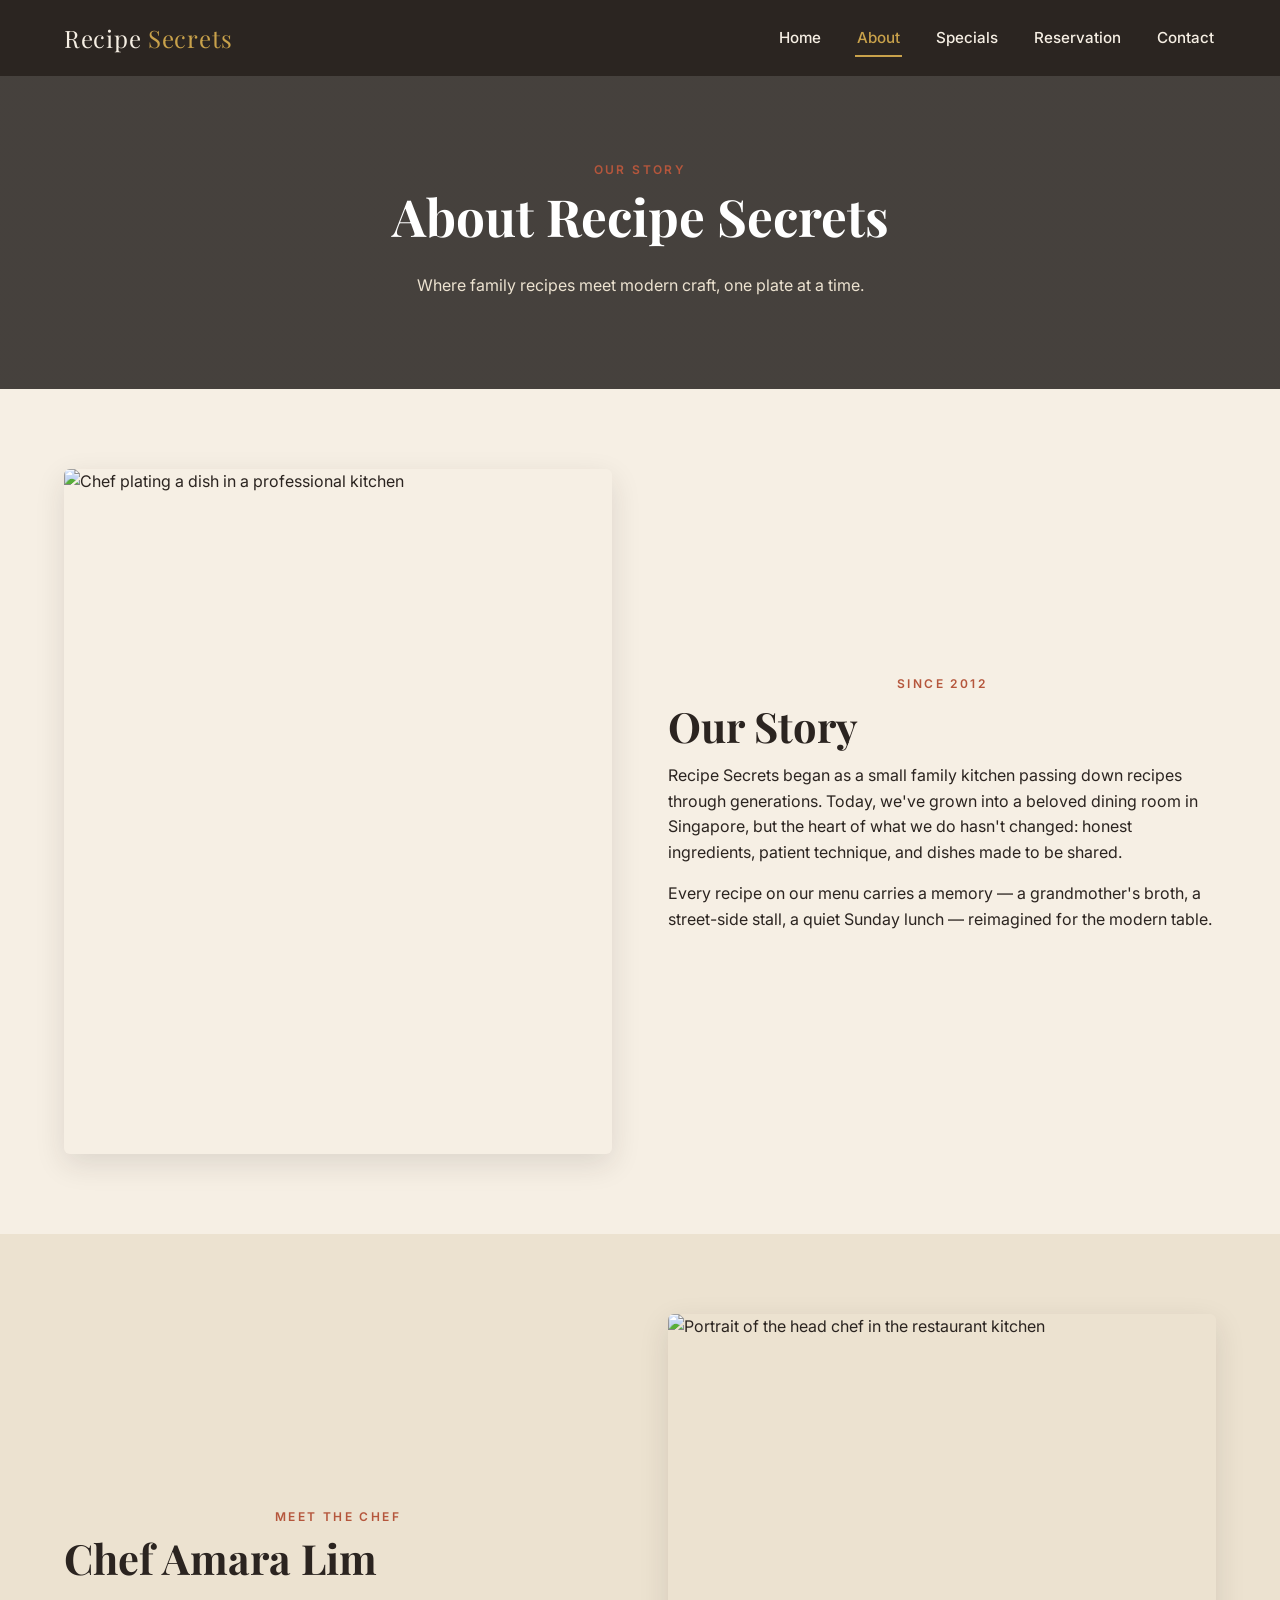
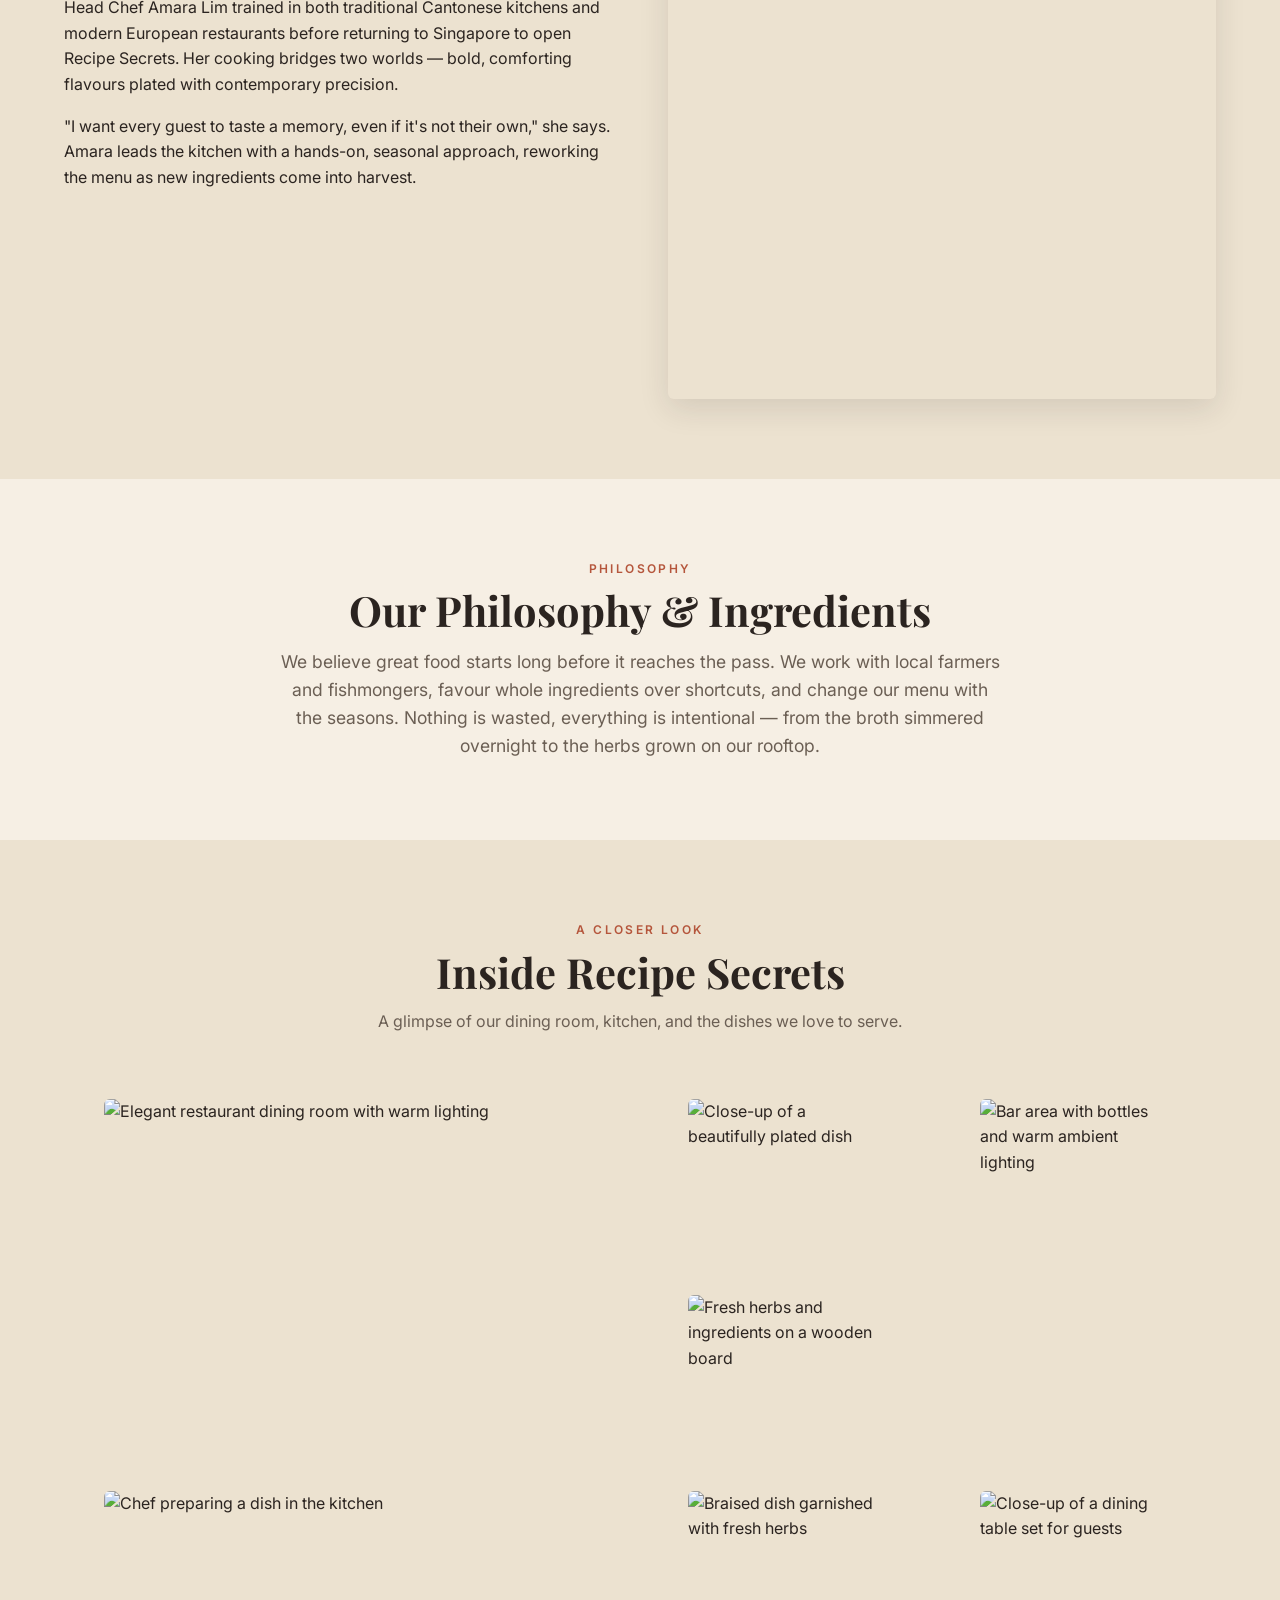
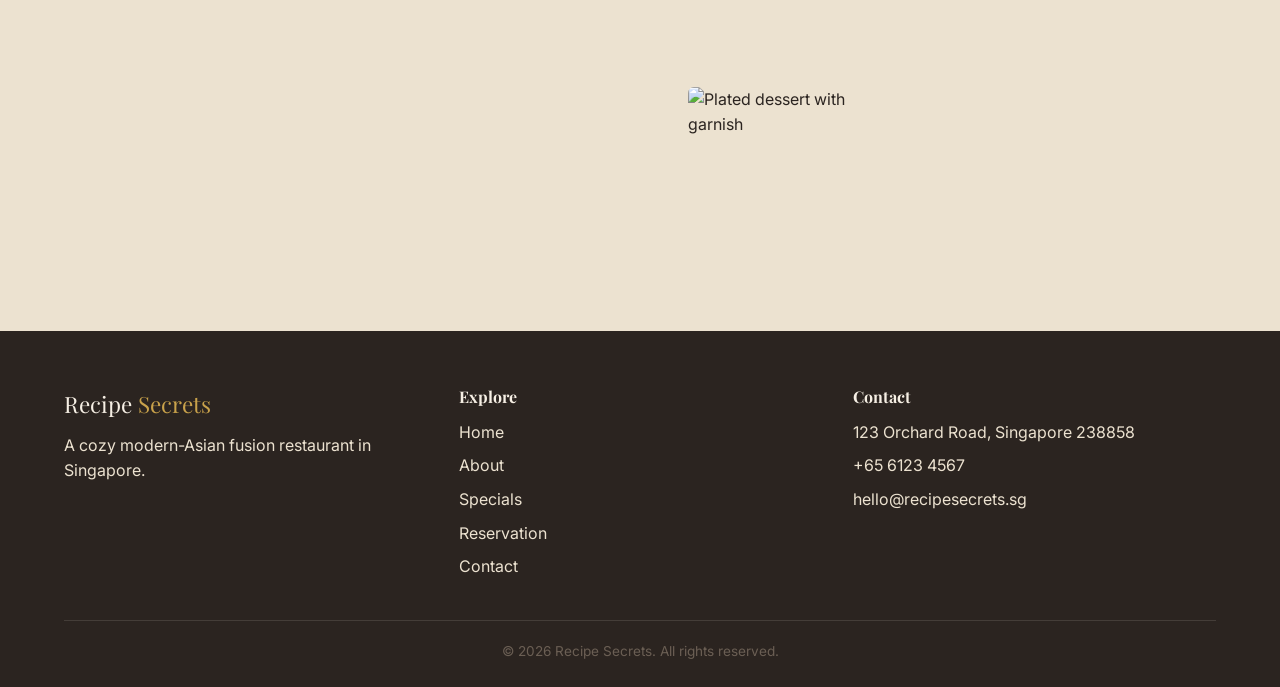
==== about.html @ 928b5601 "Initial commit: Recipe Secrets restaurant website" ====
<!DOCTYPE html>
<html lang="en">
<head>
  <meta charset="UTF-8" />
  <meta name="viewport" content="width=device-width, initial-scale=1.0" />
  <title>About Us | Recipe Secrets</title>
  <meta name="description" content="Learn the story behind Recipe Secrets, meet our chef, and explore the philosophy and ingredients behind our modern-Asian fusion menu." />
  <link rel="icon" type="image/svg+xml" href="favicon.svg" />
  <link rel="preconnect" href="https://fonts.googleapis.com" />
  <link rel="preconnect" href="https://fonts.gstatic.com" crossorigin />
  <link href="https://fonts.googleapis.com/css2?family=Playfair+Display:wght@500;600;700&family=Inter:wght@400;500;600;700&display=swap" rel="stylesheet" />
  <link rel="stylesheet" href="css/styles.css" />
</head>
<body>

  <header class="site-header">
    <div class="container">
      <a href="index.html" class="logo">Recipe <span>Secrets</span></a>
      <nav class="main-nav" aria-label="Primary">
        <ul>
          <li><a href="index.html">Home</a></li>
          <li><a href="about.html">About</a></li>
          <li><a href="specials.html">Specials</a></li>
          <li><a href="reservation.html">Reservation</a></li>
          <li><a href="contact.html">Contact</a></li>
        </ul>
      </nav>
      <button class="nav-toggle" aria-label="Toggle menu" aria-expanded="false">
        <span></span><span></span><span></span>
      </button>
    </div>
  </header>

  <main>
    <section class="page-hero" style="background-image:url('https://images.unsplash.com/photo-1414235077428-338989a2e8c0?w=1920&q=80');">
      <div class="container">
        <span class="eyebrow">Our Story</span>
        <h1>About Recipe Secrets</h1>
        <p>Where family recipes meet modern craft, one plate at a time.</p>
      </div>
    </section>

    <!-- Our story -->
    <section class="section">
      <div class="container split">
        <div class="split-media reveal">
          <img src="https://images.unsplash.com/photo-1424847651672-bf20a4b0982b?w=1000&q=80" alt="Chef plating a dish in a professional kitchen" loading="lazy" />
        </div>
        <div class="reveal" style="transition-delay:0.1s">
          <span class="eyebrow">Since 2012</span>
          <h2 class="section-title" style="text-align:left;">Our Story</h2>
          <p>Recipe Secrets began as a small family kitchen passing down recipes through generations. Today, we've grown into a beloved dining room in Singapore, but the heart of what we do hasn't changed: honest ingredients, patient technique, and dishes made to be shared.</p>
          <p>Every recipe on our menu carries a memory — a grandmother's broth, a street-side stall, a quiet Sunday lunch — reimagined for the modern table.</p>
        </div>
      </div>
    </section>

    <!-- The chef -->
    <section class="section" style="background:var(--color-cream-dark);">
      <div class="container split reverse">
        <div class="split-media reveal">
          <img src="https://images.unsplash.com/photo-1583394293214-28ded15ee548?w=1000&q=80" alt="Portrait of the head chef in the restaurant kitchen" loading="lazy" />
        </div>
        <div class="reveal" style="transition-delay:0.1s">
          <span class="eyebrow">Meet the Chef</span>
          <h2 class="section-title" style="text-align:left;">Chef Amara Lim</h2>
          <p>Head Chef Amara Lim trained in both traditional Cantonese kitchens and modern European restaurants before returning to Singapore to open Recipe Secrets. Her cooking bridges two worlds — bold, comforting flavours plated with contemporary precision.</p>
          <p>"I want every guest to taste a memory, even if it's not their own," she says. Amara leads the kitchen with a hands-on, seasonal approach, reworking the menu as new ingredients come into harvest.</p>
        </div>
      </div>
    </section>

    <!-- Philosophy -->
    <section class="section intro">
      <div class="container reveal">
        <span class="eyebrow">Philosophy</span>
        <h2 class="section-title">Our Philosophy &amp; Ingredients</h2>
        <p class="intro-text">We believe great food starts long before it reaches the pass. We work with local farmers and fishmongers, favour whole ingredients over shortcuts, and change our menu with the seasons. Nothing is wasted, everything is intentional — from the broth simmered overnight to the herbs grown on our rooftop.</p>
      </div>
    </section>

    <!-- Gallery -->
    <section class="section" style="background:var(--color-cream-dark);">
      <div class="container">
        <span class="eyebrow reveal">A Closer Look</span>
        <h2 class="section-title reveal">Inside Recipe Secrets</h2>
        <p class="section-subtitle reveal">A glimpse of our dining room, kitchen, and the dishes we love to serve.</p>
        <div class="gallery-grid">
          <figure class="gallery-item reveal">
            <img src="https://images.unsplash.com/photo-1517248135467-4c7edcad34c4?w=1200&q=80" alt="Elegant restaurant dining room with warm lighting" loading="lazy" />
          </figure>
          <figure class="gallery-item reveal" style="transition-delay:0.05s">
            <img src="https://images.unsplash.com/photo-1414235077428-338989a2e8c0?w=800&q=80" alt="Close-up of a beautifully plated dish" loading="lazy" />
          </figure>
          <figure class="gallery-item reveal" style="transition-delay:0.1s">
            <img src="https://images.unsplash.com/photo-1555396273-367ea4eb4db5?w=800&q=80" alt="Bar area with bottles and warm ambient lighting" loading="lazy" />
          </figure>
          <figure class="gallery-item reveal" style="transition-delay:0.15s">
            <img src="https://images.unsplash.com/photo-1490645935967-10de6ba17061?w=800&q=80" alt="Fresh herbs and ingredients on a wooden board" loading="lazy" />
          </figure>
          <figure class="gallery-item reveal" style="transition-delay:0.2s">
            <img src="https://images.unsplash.com/photo-1544148103-0773bf10d330?w=800&q=80" alt="Chef preparing a dish in the kitchen" loading="lazy" />
          </figure>
          <figure class="gallery-item reveal" style="transition-delay:0.25s">
            <img src="https://images.unsplash.com/photo-1544025162-d76694265947?w=800&q=80" alt="Braised dish garnished with fresh herbs" loading="lazy" />
          </figure>
          <figure class="gallery-item reveal" style="transition-delay:0.3s">
            <img src="https://images.unsplash.com/photo-1552566626-52f8b828add9?w=800&q=80" alt="Close-up of a dining table set for guests" loading="lazy" />
          </figure>
          <figure class="gallery-item reveal" style="transition-delay:0.35s">
            <img src="https://images.unsplash.com/photo-1466637574441-749b8f19452f?w=800&q=80" alt="Plated dessert with garnish" loading="lazy" />
          </figure>
        </div>
      </div>
    </section>
  </main>

  <footer class="site-footer">
    <div class="container">
      <div class="footer-grid">
        <div>
          <div class="footer-logo">Recipe <span>Secrets</span></div>
          <p>A cozy modern-Asian fusion restaurant in Singapore.</p>
        </div>
        <div>
          <h4>Explore</h4>
          <ul>
            <li><a href="index.html">Home</a></li>
            <li><a href="about.html">About</a></li>
            <li><a href="specials.html">Specials</a></li>
            <li><a href="reservation.html">Reservation</a></li>
            <li><a href="contact.html">Contact</a></li>
          </ul>
        </div>
        <div>
          <h4>Contact</h4>
          <ul>
            <li>123 Orchard Road, Singapore 238858</li>
            <li>+65 6123 4567</li>
            <li>hello@recipesecrets.sg</li>
          </ul>
        </div>
      </div>
      <div class="footer-bottom">
        &copy; <span id="current-year"></span> Recipe Secrets. All rights reserved.
      </div>
    </div>
  </footer>

  <script src="js/main.js"></script>
</body>
</html>
---- css/styles.css ----
/* ===========================================================
   Recipe Secrets — Shared Stylesheet
   =========================================================== */

:root {
  /* Colours */
  --color-charcoal: #2b2420;
  --color-charcoal-light: #3d342d;
  --color-cream: #f6efe4;
  --color-cream-dark: #ece2d0;
  --color-gold: #c9a24b;
  --color-terracotta: #b5563c;
  --color-white: #ffffff;
  --color-text: #2b2420;
  --color-text-muted: #6b5f54;

  /* Typography */
  --font-heading: 'Playfair Display', Georgia, serif;
  --font-body: 'Inter', -apple-system, BlinkMacSystemFont, 'Segoe UI', sans-serif;

  /* Layout */
  --header-height: 76px;
  --max-width: 1200px;
  --radius: 6px;
  --shadow-soft: 0 10px 30px rgba(43, 36, 32, 0.12);
  --transition: 0.3s ease;
}

/* ---------- Reset ---------- */
*,
*::before,
*::after {
  box-sizing: border-box;
}

html {
  scroll-behavior: smooth;
}

body {
  margin: 0;
  font-family: var(--font-body);
  color: var(--color-text);
  background: var(--color-cream);
  line-height: 1.6;
  -webkit-font-smoothing: antialiased;
}

img {
  max-width: 100%;
  display: block;
}

a {
  color: inherit;
  text-decoration: none;
}

ul {
  list-style: none;
  margin: 0;
  padding: 0;
}

h1, h2, h3, h4 {
  font-family: var(--font-heading);
  color: var(--color-charcoal);
  line-height: 1.2;
  margin: 0 0 0.5em;
}

p {
  margin: 0 0 1em;
}

.container {
  max-width: var(--max-width);
  margin: 0 auto;
  padding: 0 24px;
}

.section {
  padding: 80px 0;
}

.section-title {
  text-align: center;
  font-size: clamp(1.8rem, 4vw, 2.6rem);
  margin-bottom: 0.3em;
}

.section-subtitle {
  text-align: center;
  color: var(--color-text-muted);
  max-width: 620px;
  margin: 0 auto 48px;
}

.eyebrow {
  display: block;
  text-align: center;
  text-transform: uppercase;
  letter-spacing: 0.2em;
  font-size: 0.75rem;
  color: var(--color-terracotta);
  font-weight: 600;
  margin-bottom: 0.6em;
}

/* Focus states for accessibility */
a:focus-visible,
button:focus-visible,
input:focus-visible,
textarea:focus-visible,
select:focus-visible {
  outline: 3px solid var(--color-gold);
  outline-offset: 2px;
}

/* ---------- Buttons ---------- */
.btn {
  display: inline-block;
  padding: 14px 30px;
  border-radius: var(--radius);
  font-weight: 600;
  letter-spacing: 0.02em;
  border: 2px solid transparent;
  cursor: pointer;
  transition: transform var(--transition), background var(--transition), color var(--transition), border-color var(--transition);
  font-family: var(--font-body);
  font-size: 0.95rem;
}

.btn:hover {
  transform: translateY(-2px);
}

.btn-primary {
  background: var(--color-terracotta);
  color: var(--color-white);
}

.btn-primary:hover {
  background: #9c452e;
}

.btn-outline {
  background: transparent;
  color: var(--color-white);
  border-color: var(--color-white);
}

.btn-outline:hover {
  background: var(--color-white);
  color: var(--color-charcoal);
}

.btn-dark {
  background: var(--color-charcoal);
  color: var(--color-cream);
}

.btn-dark:hover {
  background: #1c1713;
}

/* ---------- Header / Nav ---------- */
.site-header {
  position: sticky;
  top: 0;
  z-index: 1000;
  background: rgba(43, 36, 32, 0.95);
  backdrop-filter: blur(6px);
  height: var(--header-height);
}

.site-header .container {
  height: 100%;
  display: flex;
  align-items: center;
  justify-content: space-between;
}

.logo {
  font-family: var(--font-heading);
  font-size: 1.5rem;
  color: var(--color-cream);
  letter-spacing: 0.03em;
}

.logo span {
  color: var(--color-gold);
}

.main-nav ul {
  display: flex;
  gap: 2rem;
}

.main-nav a {
  color: var(--color-cream);
  font-weight: 500;
  font-size: 0.95rem;
  position: relative;
  padding: 6px 2px;
  transition: color var(--transition);
}

.main-nav a:hover,
.main-nav a:focus-visible {
  color: var(--color-gold);
}

.main-nav a[aria-current="page"] {
  color: var(--color-gold);
}

.main-nav a[aria-current="page"]::after {
  content: '';
  position: absolute;
  left: 0;
  right: 0;
  bottom: -4px;
  height: 2px;
  background: var(--color-gold);
}

.nav-toggle {
  display: none;
  flex-direction: column;
  justify-content: center;
  gap: 5px;
  width: 42px;
  height: 42px;
  background: transparent;
  border: none;
  cursor: pointer;
  padding: 0;
}

.nav-toggle span {
  display: block;
  height: 2px;
  width: 26px;
  margin: 0 auto;
  background: var(--color-cream);
  transition: transform var(--transition), opacity var(--transition);
}

.nav-toggle[aria-expanded="true"] span:nth-child(1) {
  transform: translateY(7px) rotate(45deg);
}

.nav-toggle[aria-expanded="true"] span:nth-child(2) {
  opacity: 0;
}

.nav-toggle[aria-expanded="true"] span:nth-child(3) {
  transform: translateY(-7px) rotate(-45deg);
}

/* ---------- Hero ---------- */
.hero {
  position: relative;
  height: 100vh;
  min-height: 560px;
  display: flex;
  align-items: center;
  justify-content: center;
  text-align: center;
  color: var(--color-white);
  overflow: hidden;
  margin-top: calc(var(--header-height) * -1);
}

.hero-bg {
  position: absolute;
  inset: 0;
  background-size: cover;
  background-position: center;
  z-index: 1;
}

.hero::before {
  content: '';
  position: absolute;
  inset: 0;
  background: linear-gradient(180deg, rgba(20, 16, 14, 0.75) 0%, rgba(20, 16, 14, 0.45) 45%, rgba(20, 16, 14, 0.85) 100%);
  z-index: 2;
}

.hero-content {
  position: relative;
  z-index: 3;
  max-width: 760px;
  padding: 0 24px;
}

.hero-content .eyebrow {
  color: var(--color-gold);
}

.hero-content h1 {
  font-size: clamp(2.4rem, 6vw, 4.2rem);
  color: var(--color-white);
  margin-bottom: 0.3em;
}

.hero-content p {
  font-size: clamp(1rem, 2vw, 1.25rem);
  margin-bottom: 2em;
  color: var(--color-cream-dark);
}

.hero-actions {
  display: flex;
  gap: 1rem;
  justify-content: center;
  flex-wrap: wrap;
}

/* ---------- Page header (non-home pages) ---------- */
.page-hero {
  position: relative;
  padding: 160px 0 90px;
  text-align: center;
  color: var(--color-white);
  background-size: cover;
  background-position: center;
  margin-top: calc(var(--header-height) * -1);
}

.page-hero::before {
  content: '';
  position: absolute;
  inset: 0;
  background: linear-gradient(180deg, rgba(20, 16, 14, 0.78), rgba(20, 16, 14, 0.78));
}

.page-hero .container {
  position: relative;
  z-index: 2;
}

.page-hero h1 {
  color: var(--color-white);
  font-size: clamp(2rem, 5vw, 3.2rem);
}

.page-hero p {
  color: var(--color-cream-dark);
  max-width: 560px;
  margin: 0 auto;
}

/* ---------- Intro ---------- */
.intro {
  text-align: center;
}

.intro .intro-text {
  max-width: 720px;
  margin: 0 auto;
  font-size: 1.1rem;
  color: var(--color-text-muted);
}

/* ---------- Cards grid ---------- */
.card-grid {
  display: grid;
  grid-template-columns: repeat(auto-fit, minmax(280px, 1fr));
  gap: 32px;
}

.card {
  background: var(--color-white);
  border-radius: var(--radius);
  overflow: hidden;
  box-shadow: var(--shadow-soft);
  transition: transform var(--transition), box-shadow var(--transition);
}

.card:hover {
  transform: translateY(-6px);
  box-shadow: 0 18px 40px rgba(43, 36, 32, 0.18);
}

.card-img-wrap {
  overflow: hidden;
  aspect-ratio: 4 / 3;
}

.card-img-wrap img {
  width: 100%;
  height: 100%;
  object-fit: cover;
  transition: transform 0.5s ease;
}

.card:hover .card-img-wrap img {
  transform: scale(1.08);
}

.card-body {
  padding: 24px;
}

.card-body h3 {
  font-size: 1.3rem;
  margin-bottom: 0.3em;
}

.card-price {
  color: var(--color-terracotta);
  font-weight: 700;
  font-size: 1.1rem;
}

.tag-list {
  display: flex;
  gap: 8px;
  flex-wrap: wrap;
  margin-top: 12px;
}

.tag {
  font-size: 0.72rem;
  text-transform: uppercase;
  letter-spacing: 0.05em;
  font-weight: 600;
  padding: 5px 10px;
  border-radius: 999px;
  background: var(--color-cream-dark);
  color: var(--color-charcoal);
}

.tag.tag-chef { background: var(--color-gold); color: var(--color-charcoal); }
.tag.tag-veg { background: #4f7a52; color: var(--color-white); }
.tag.tag-spicy { background: var(--color-terracotta); color: var(--color-white); }

/* ---------- Testimonials ---------- */
.testimonials {
  background: var(--color-charcoal);
  color: var(--color-cream);
}

.testimonials .section-title,
.testimonials .section-subtitle {
  color: var(--color-cream);
}

.testimonial-strip {
  display: grid;
  grid-template-columns: repeat(auto-fit, minmax(260px, 1fr));
  gap: 28px;
}

.testimonial {
  background: var(--color-charcoal-light);
  padding: 28px;
  border-radius: var(--radius);
  border-top: 3px solid var(--color-gold);
}

.testimonial p {
  font-style: italic;
  color: var(--color-cream-dark);
}

.testimonial-author {
  font-weight: 600;
  color: var(--color-gold);
  font-style: normal;
}

/* ---------- Hours / location ---------- */
.hours-location {
  display: grid;
  grid-template-columns: repeat(auto-fit, minmax(280px, 1fr));
  gap: 40px;
  align-items: start;
}

.hours-table {
  width: 100%;
  border-collapse: collapse;
}

.hours-table td {
  padding: 10px 0;
  border-bottom: 1px solid var(--color-cream-dark);
}

.hours-table td:last-child {
  text-align: right;
  font-weight: 600;
}

/* ---------- Gallery ---------- */
.gallery-grid {
  display: grid;
  grid-template-columns: repeat(4, 1fr);
  grid-auto-rows: 180px;
  gap: 16px;
}

.gallery-grid .gallery-item:nth-child(4n+1) {
  grid-column: span 2;
  grid-row: span 2;
}

.gallery-item {
  overflow: hidden;
  border-radius: var(--radius);
}

.gallery-item img {
  width: 100%;
  height: 100%;
  object-fit: cover;
  transition: transform 0.5s ease;
}

.gallery-item:hover img {
  transform: scale(1.1);
}

/* ---------- Chef / split sections ---------- */
.split {
  display: grid;
  grid-template-columns: 1fr 1fr;
  gap: 56px;
  align-items: center;
}

.split img {
  border-radius: var(--radius);
  box-shadow: var(--shadow-soft);
  aspect-ratio: 4/5;
  object-fit: cover;
  width: 100%;
}

.split.reverse .split-media {
  order: 2;
}

/* ---------- Forms ---------- */
.form-wrap {
  max-width: 640px;
  margin: 0 auto;
  background: var(--color-white);
  padding: 40px;
  border-radius: var(--radius);
  box-shadow: var(--shadow-soft);
}

.form-row {
  display: grid;
  grid-template-columns: 1fr 1fr;
  gap: 20px;
}

.form-group {
  margin-bottom: 20px;
}

label {
  display: block;
  font-weight: 600;
  margin-bottom: 6px;
  font-size: 0.92rem;
}

input,
select,
textarea {
  width: 100%;
  padding: 12px 14px;
  border: 1px solid #d8cdbc;
  border-radius: var(--radius);
  font-family: var(--font-body);
  font-size: 1rem;
  background: var(--color-cream);
  color: var(--color-text);
}

textarea {
  resize: vertical;
  min-height: 110px;
}

.error-message {
  color: var(--color-terracotta);
  font-size: 0.82rem;
  margin-top: 4px;
  display: none;
}

.form-group.invalid input,
.form-group.invalid select,
.form-group.invalid textarea {
  border-color: var(--color-terracotta);
}

.form-group.invalid .error-message {
  display: block;
}

.required-mark {
  color: var(--color-terracotta);
}

.confirmation-message {
  display: none;
  background: #e9f3ea;
  border: 1px solid #4f7a52;
  color: #2d4a2f;
  padding: 20px;
  border-radius: var(--radius);
  margin-bottom: 24px;
  text-align: center;
}

.confirmation-message.visible {
  display: block;
}

.formspree-note {
  background: #fff3cd;
  border: 1px solid #e6c766;
  color: #6b5a1c;
  padding: 12px 16px;
  border-radius: var(--radius);
  font-size: 0.85rem;
  margin-bottom: 24px;
}

/* ---------- Contact page ---------- */
.contact-grid {
  display: grid;
  grid-template-columns: 1fr 1fr;
  gap: 48px;
}

.contact-info-list li {
  display: flex;
  gap: 12px;
  margin-bottom: 18px;
  align-items: flex-start;
}

.contact-info-list .icon {
  color: var(--color-terracotta);
  font-weight: 700;
  flex-shrink: 0;
}

.map-embed {
  border-radius: var(--radius);
  overflow: hidden;
  box-shadow: var(--shadow-soft);
  margin-top: 24px;
}

.map-embed iframe {
  width: 100%;
  height: 320px;
  border: 0;
  display: block;
}

.social-icons {
  display: flex;
  gap: 14px;
  margin-top: 16px;
}

.social-icons a {
  width: 42px;
  height: 42px;
  border-radius: 50%;
  background: var(--color-charcoal);
  color: var(--color-cream);
  display: flex;
  align-items: center;
  justify-content: center;
  font-weight: 700;
  transition: background var(--transition), transform var(--transition);
}

.social-icons a:hover {
  background: var(--color-terracotta);
  transform: translateY(-3px);
}

/* ---------- Footer ---------- */
.site-footer {
  background: var(--color-charcoal);
  color: var(--color-cream-dark);
  padding: 56px 0 24px;
}

.footer-grid {
  display: grid;
  grid-template-columns: repeat(auto-fit, minmax(200px, 1fr));
  gap: 32px;
  margin-bottom: 32px;
}

.footer-grid h4 {
  color: var(--color-cream);
  font-size: 1rem;
  margin-bottom: 14px;
}

.footer-grid ul li {
  margin-bottom: 8px;
}

.footer-grid a:hover {
  color: var(--color-gold);
}

.footer-logo {
  font-family: var(--font-heading);
  font-size: 1.4rem;
  color: var(--color-cream);
  margin-bottom: 10px;
}

.footer-logo span {
  color: var(--color-gold);
}

.footer-bottom {
  border-top: 1px solid rgba(246, 239, 228, 0.12);
  padding-top: 20px;
  text-align: center;
  font-size: 0.85rem;
  color: var(--color-text-muted);
}

/* ---------- Scroll reveal ---------- */
.reveal {
  opacity: 0;
  transform: translateY(24px);
  transition: opacity 0.7s ease, transform 0.7s ease;
}

.reveal.is-visible {
  opacity: 1;
  transform: translateY(0);
}

@media (prefers-reduced-motion: reduce) {
  .reveal {
    opacity: 1;
    transform: none;
    transition: none;
  }
  html {
    scroll-behavior: auto;
  }
}

/* ---------- Responsive ---------- */
@media (max-width: 900px) {
  .split,
  .contact-grid {
    grid-template-columns: 1fr;
  }

  .split.reverse .split-media {
    order: 0;
  }

  .gallery-grid {
    grid-template-columns: repeat(2, 1fr);
  }
}

@media (max-width: 768px) {
  .nav-toggle {
    display: flex;
  }

  .main-nav {
    position: fixed;
    top: var(--header-height);
    left: 0;
    right: 0;
    background: var(--color-charcoal);
    max-height: 0;
    overflow: hidden;
    transition: max-height var(--transition);
  }

  .main-nav.open {
    max-height: 400px;
  }

  .main-nav ul {
    flex-direction: column;
    padding: 20px 24px 28px;
    gap: 1.2rem;
  }

  .form-row {
    grid-template-columns: 1fr;
  }

  .section {
    padding: 56px 0;
  }
}

@media (max-width: 480px) {
  .gallery-grid {
    grid-template-columns: repeat(2, 1fr);
    grid-auto-rows: 140px;
  }

  .gallery-grid .gallery-item:nth-child(4n+1) {
    grid-column: span 2;
    grid-row: span 1;
  }

  .hero-actions {
    flex-direction: column;
    width: 100%;
  }

  .hero-actions .btn {
    width: 100%;
  }
}
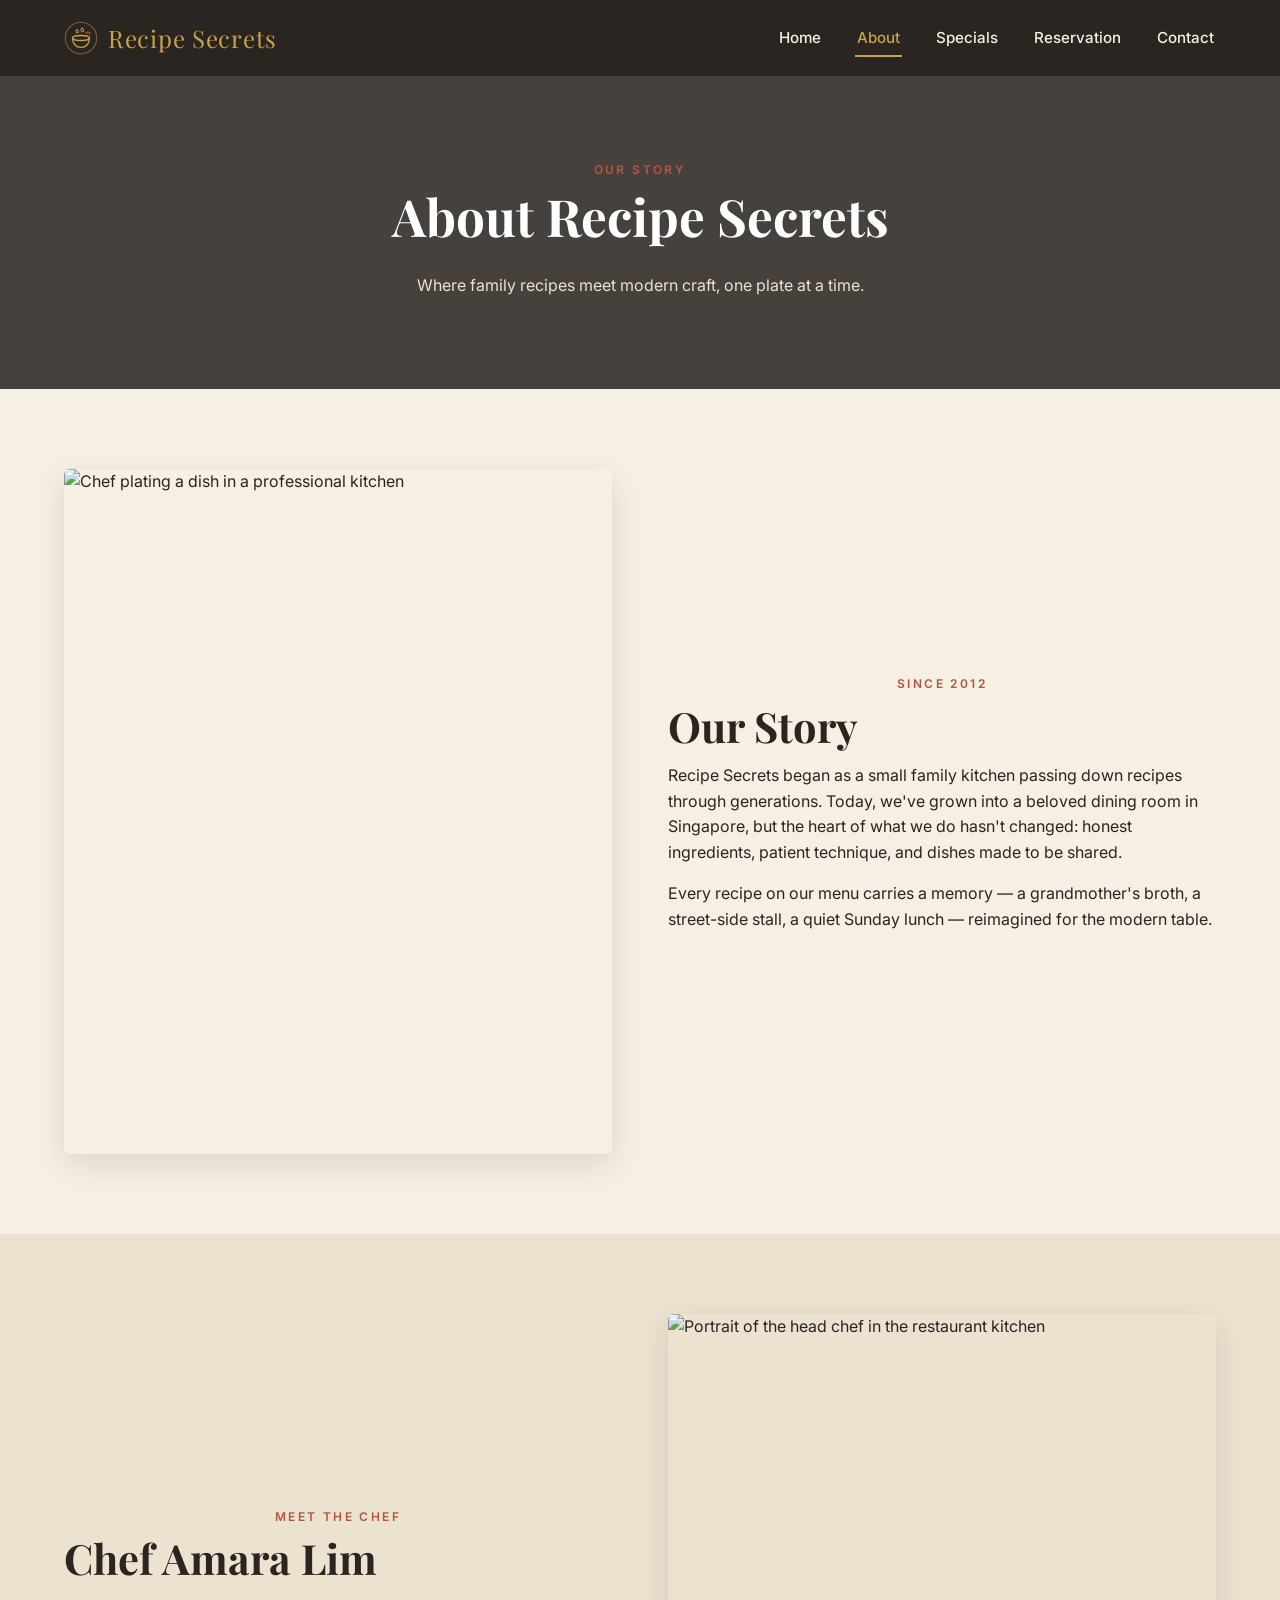
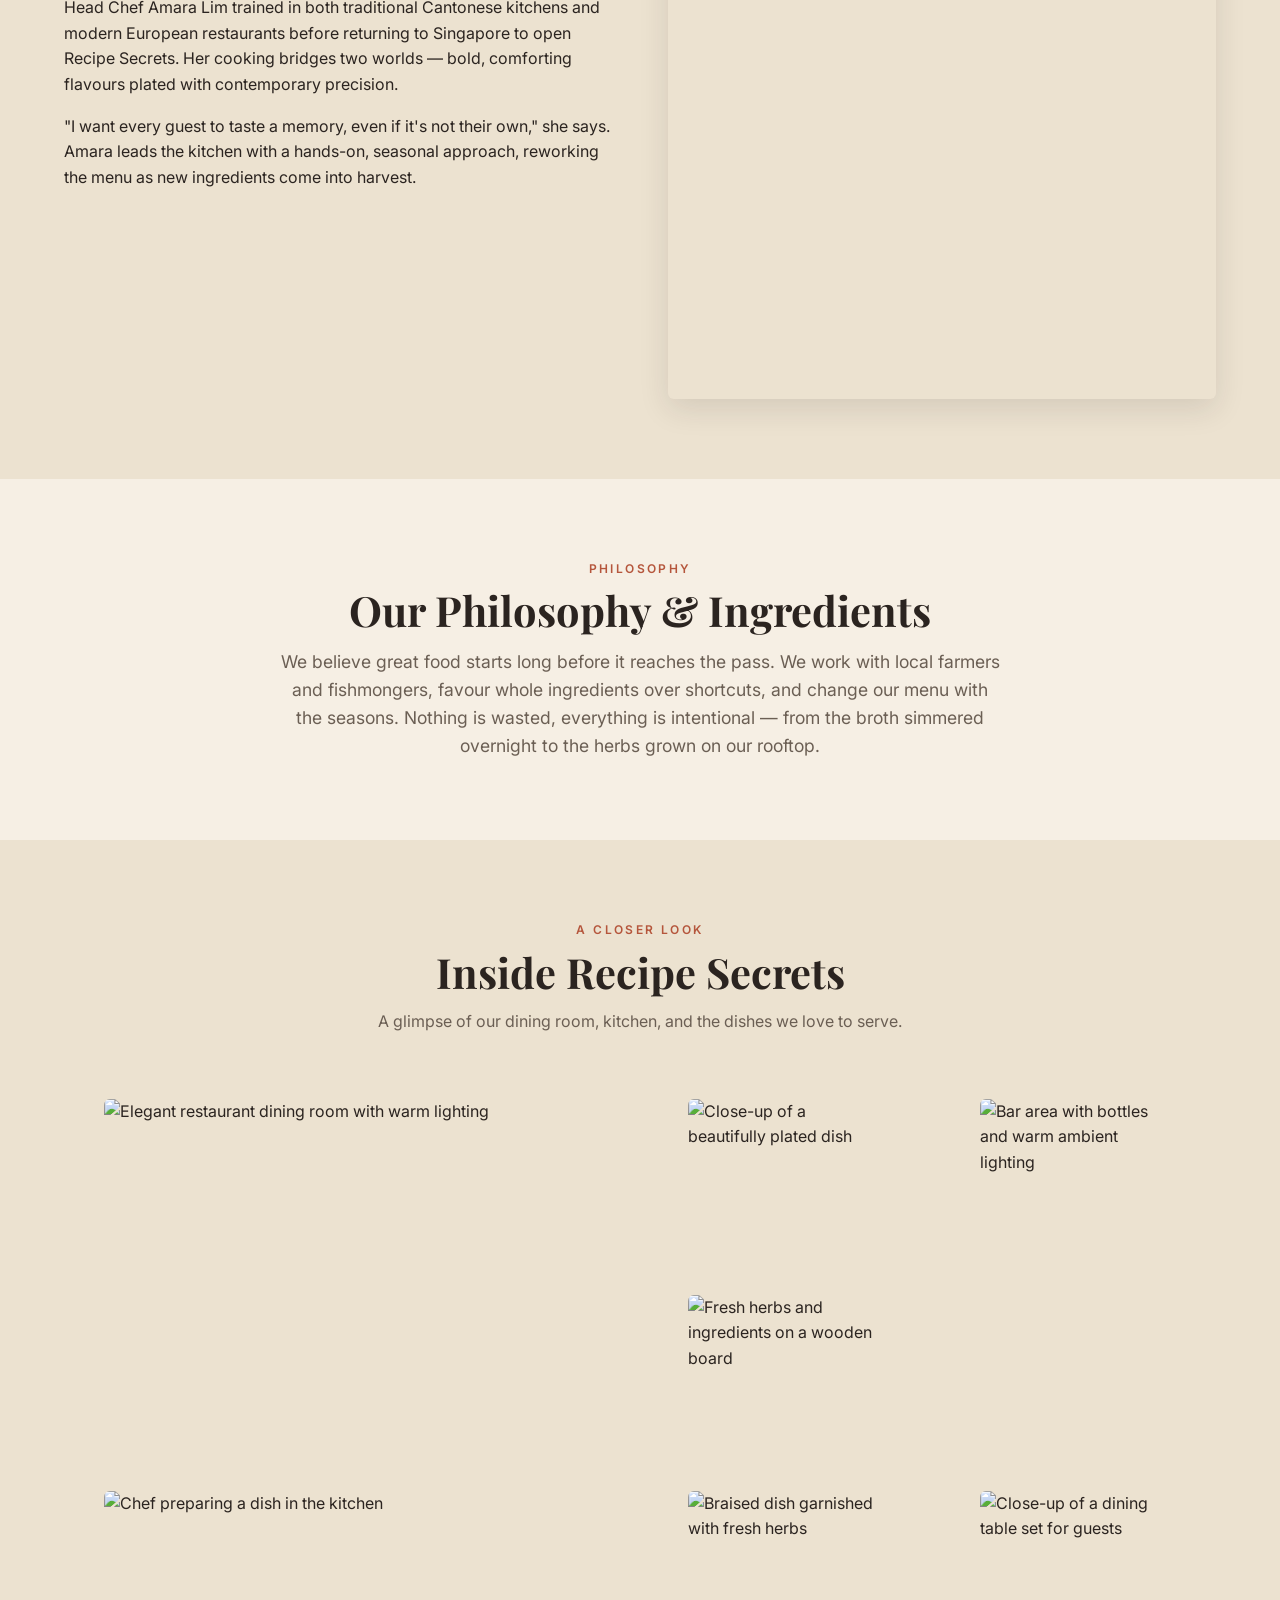
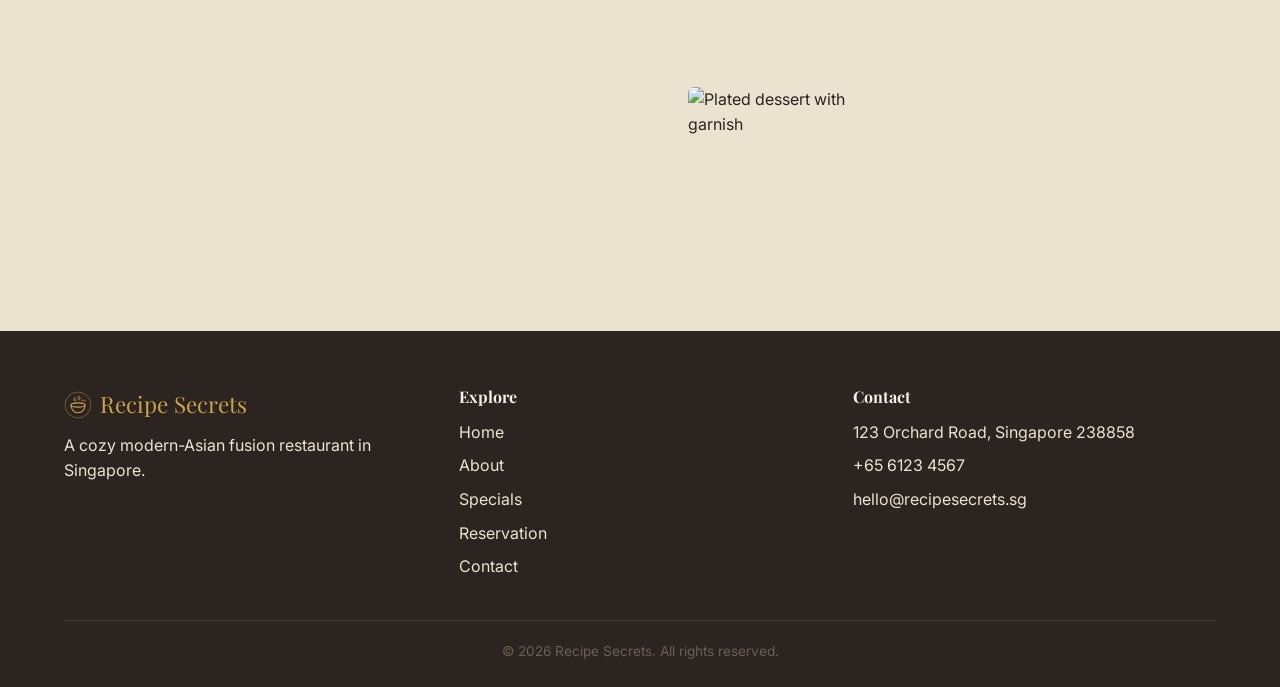
==== commit 7579bebc: "Add logo emblem to replace plain text wordmark Adds a gold/terracotta bowl-and-steam SVG mark next t" ====
--- a/about.html
+++ b/about.html
@@ -15,7 +15,17 @@
 
   <header class="site-header">
     <div class="container">
-      <a href="index.html" class="logo">Recipe <span>Secrets</span></a>
+      <a href="index.html" class="logo">
+        <svg class="logo-mark" width="34" height="34" viewBox="0 0 40 40" fill="none" aria-hidden="true">
+          <circle cx="20" cy="20" r="18.5" stroke="#c9a24b" stroke-width="1.2" opacity="0.5"/>
+          <path d="M15 10c-2 2-1 4 1 4s1-3-1-4z" stroke="#c9a24b" stroke-width="1.3" stroke-linecap="round" opacity="0.8"/>
+          <path d="M21 8c-2 2-1 4.5 1 4.5s1-3.5-1-4.5z" stroke="#c9a24b" stroke-width="1.3" stroke-linecap="round" opacity="0.8"/>
+          <path d="M10 20c0 7 4.5 11 10 11s10-4 10-11" stroke="#c9a24b" stroke-width="1.6" stroke-linecap="round"/>
+          <ellipse cx="20" cy="20" rx="10" ry="3" stroke="#c9a24b" stroke-width="1.6"/>
+          <path d="M26 14c1.5-1.5 4-1 4.5 1" stroke="#b5563c" stroke-width="1.6" stroke-linecap="round"/>
+        </svg>
+        <span class="logo-text">Recipe <span>Secrets</span></span>
+      </a>
       <nav class="main-nav" aria-label="Primary">
         <ul>
           <li><a href="index.html">Home</a></li>
@@ -119,7 +129,17 @@
     <div class="container">
       <div class="footer-grid">
         <div>
-          <div class="footer-logo">Recipe <span>Secrets</span></div>
+          <div class="footer-logo">
+            <svg class="logo-mark" width="28" height="28" viewBox="0 0 40 40" fill="none" aria-hidden="true">
+              <circle cx="20" cy="20" r="18.5" stroke="#c9a24b" stroke-width="1.2" opacity="0.5"/>
+              <path d="M15 10c-2 2-1 4 1 4s1-3-1-4z" stroke="#c9a24b" stroke-width="1.3" stroke-linecap="round" opacity="0.8"/>
+              <path d="M21 8c-2 2-1 4.5 1 4.5s1-3.5-1-4.5z" stroke="#c9a24b" stroke-width="1.3" stroke-linecap="round" opacity="0.8"/>
+              <path d="M10 20c0 7 4.5 11 10 11s10-4 10-11" stroke="#c9a24b" stroke-width="1.6" stroke-linecap="round"/>
+              <ellipse cx="20" cy="20" rx="10" ry="3" stroke="#c9a24b" stroke-width="1.6"/>
+              <path d="M26 14c1.5-1.5 4-1 4.5 1" stroke="#b5563c" stroke-width="1.6" stroke-linecap="round"/>
+            </svg>
+            <span>Recipe <span>Secrets</span></span>
+          </div>
           <p>A cozy modern-Asian fusion restaurant in Singapore.</p>
         </div>
         <div>
--- a/css/styles.css
+++ b/css/styles.css
@@ -182,10 +182,22 @@
 }
 
 .logo {
+  display: flex;
+  align-items: center;
+  gap: 10px;
   font-family: var(--font-heading);
   font-size: 1.5rem;
   color: var(--color-cream);
   letter-spacing: 0.03em;
+  transition: transform var(--transition);
+}
+
+.logo:hover {
+  transform: translateY(-1px);
+}
+
+.logo-mark {
+  flex-shrink: 0;
 }
 
 .logo span {
@@ -723,6 +735,9 @@
 }
 
 .footer-logo {
+  display: flex;
+  align-items: center;
+  gap: 8px;
   font-family: var(--font-heading);
   font-size: 1.4rem;
   color: var(--color-cream);
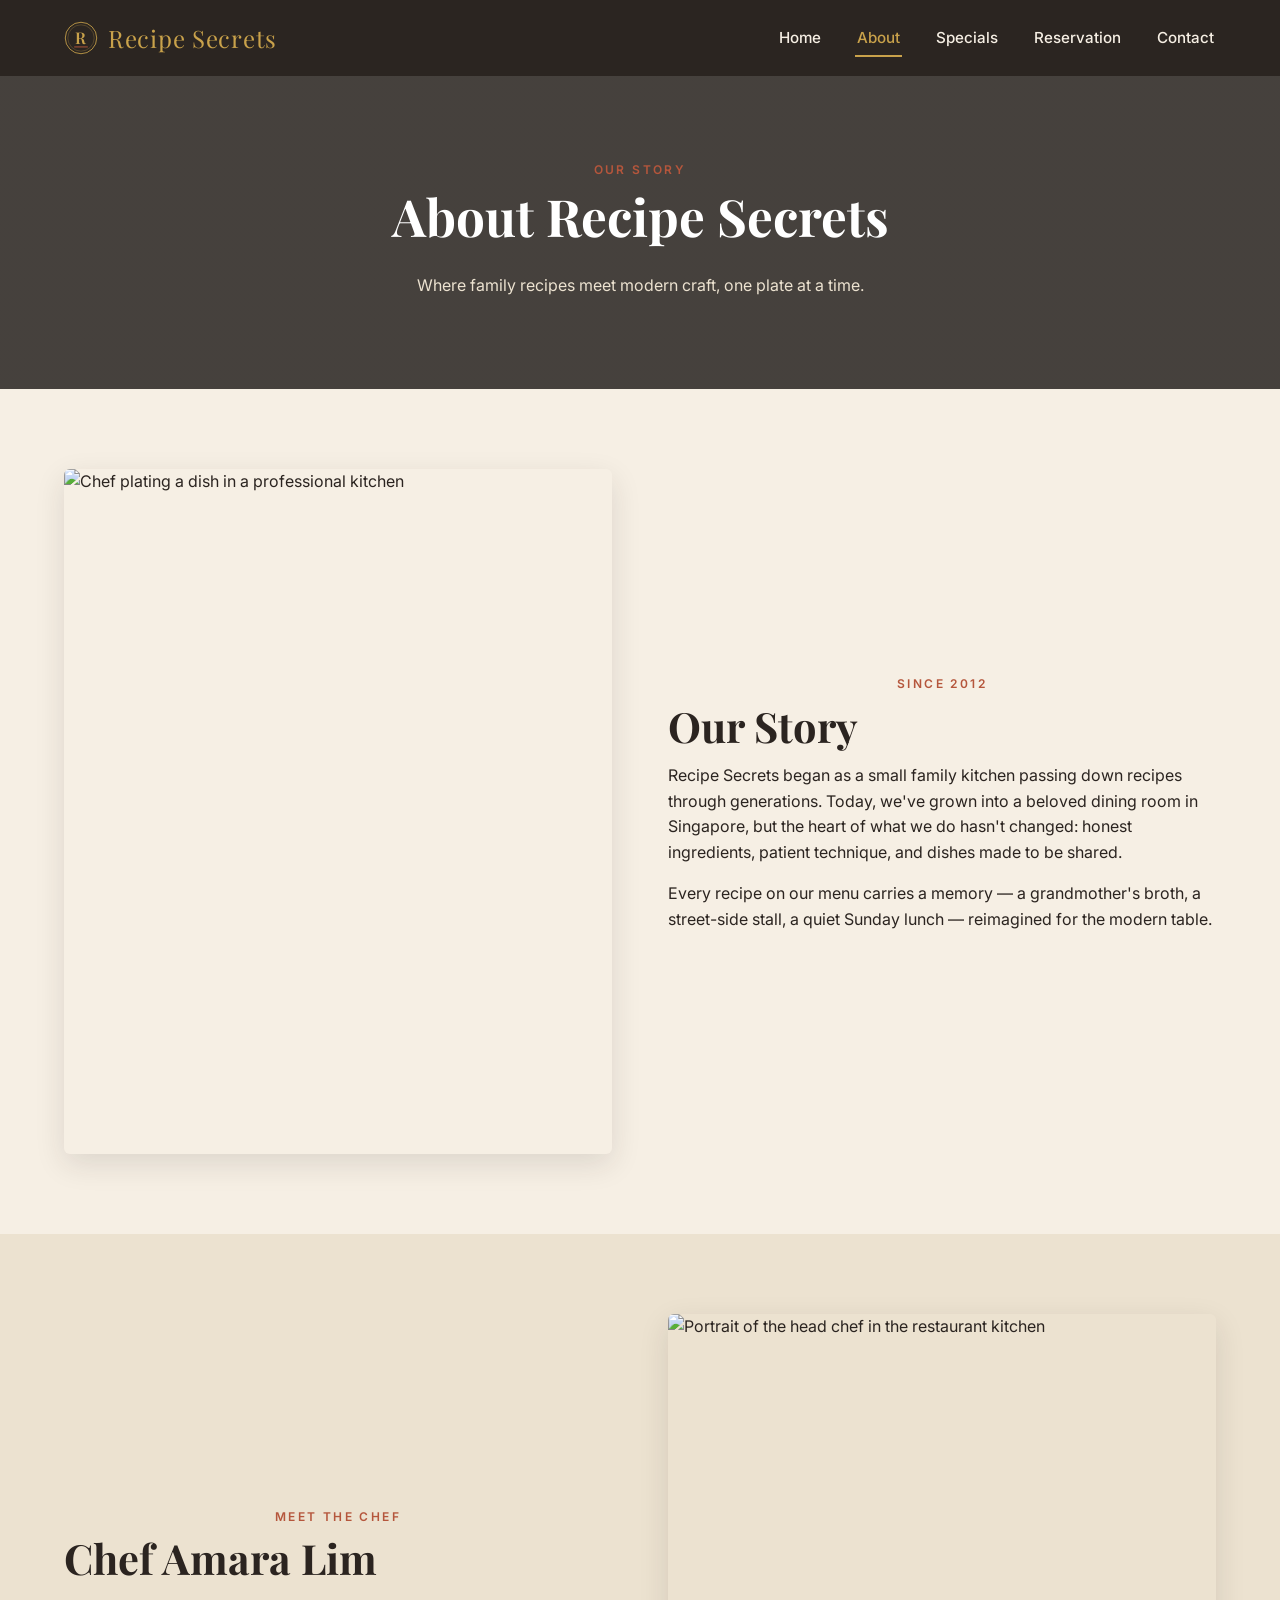
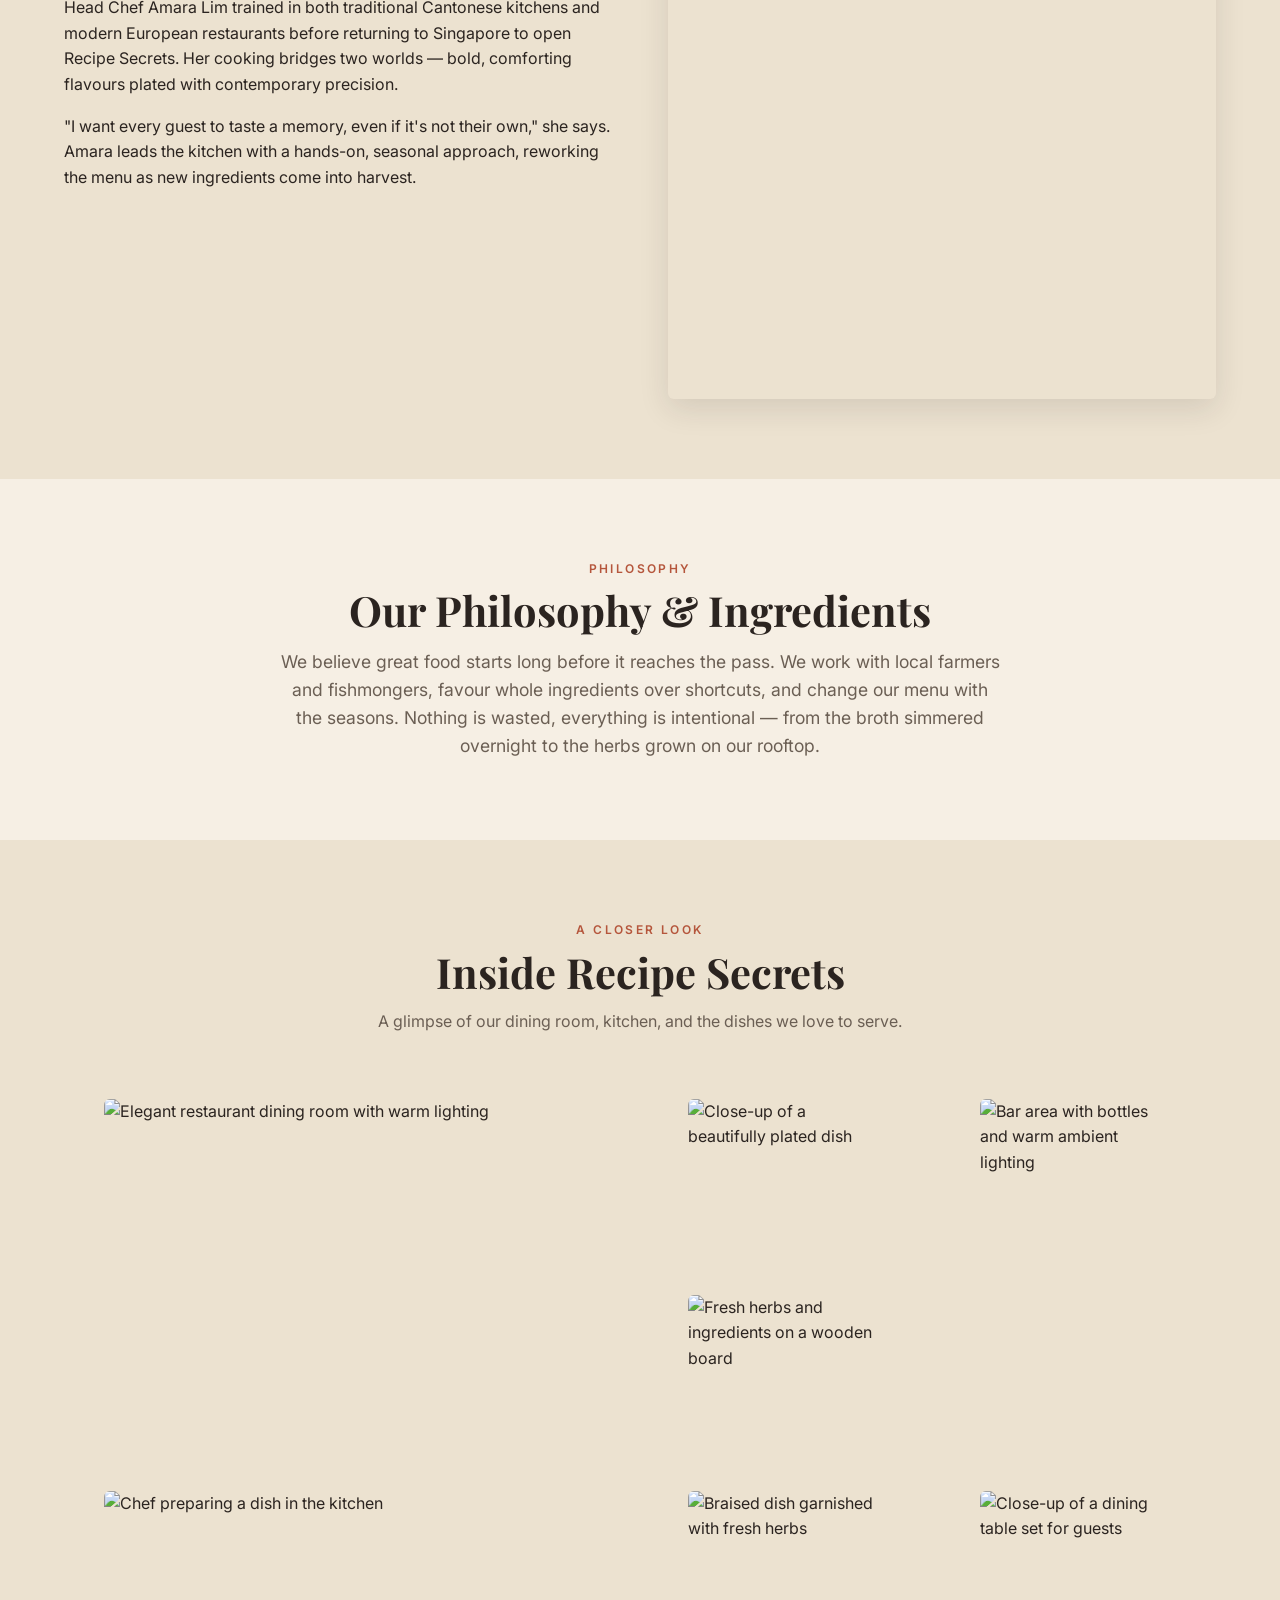
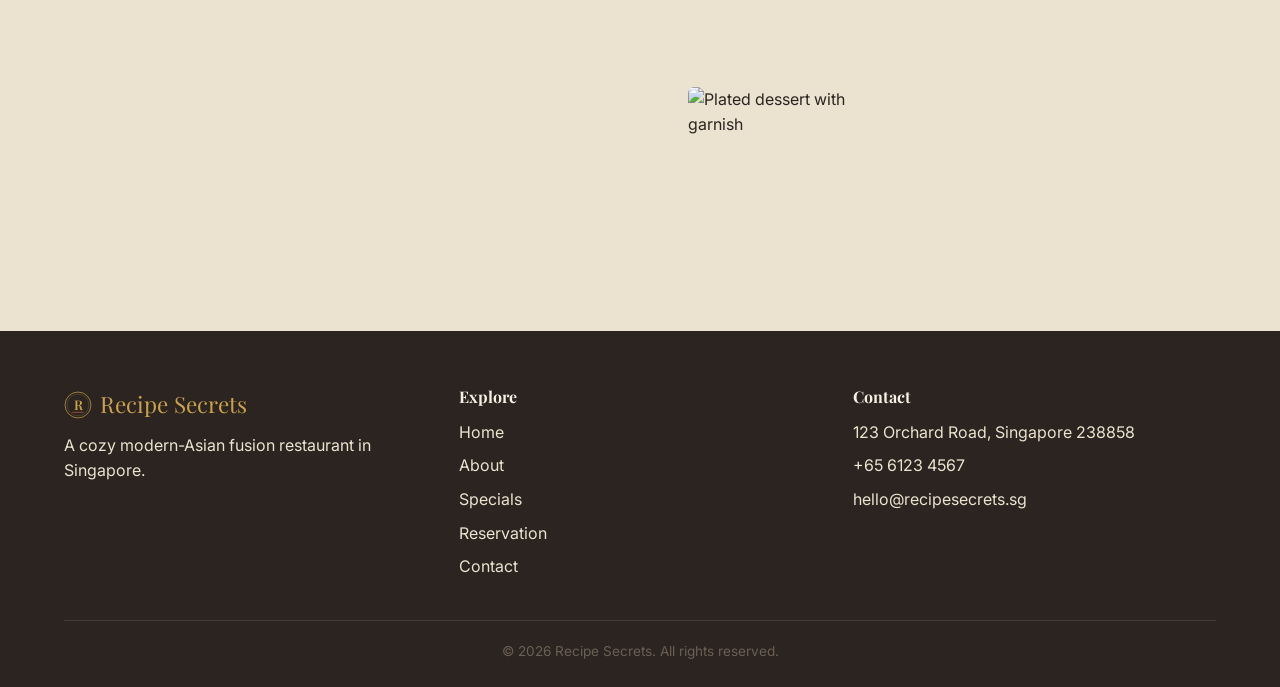
==== commit dcb94127: "Replace logo icon with a more refined monogram mark Swaps the bowl-and-steam illustration for a clea" ====
--- a/about.html
+++ b/about.html
@@ -17,12 +17,10 @@
     <div class="container">
       <a href="index.html" class="logo">
         <svg class="logo-mark" width="34" height="34" viewBox="0 0 40 40" fill="none" aria-hidden="true">
-          <circle cx="20" cy="20" r="18.5" stroke="#c9a24b" stroke-width="1.2" opacity="0.5"/>
-          <path d="M15 10c-2 2-1 4 1 4s1-3-1-4z" stroke="#c9a24b" stroke-width="1.3" stroke-linecap="round" opacity="0.8"/>
-          <path d="M21 8c-2 2-1 4.5 1 4.5s1-3.5-1-4.5z" stroke="#c9a24b" stroke-width="1.3" stroke-linecap="round" opacity="0.8"/>
-          <path d="M10 20c0 7 4.5 11 10 11s10-4 10-11" stroke="#c9a24b" stroke-width="1.6" stroke-linecap="round"/>
-          <ellipse cx="20" cy="20" rx="10" ry="3" stroke="#c9a24b" stroke-width="1.6"/>
-          <path d="M26 14c1.5-1.5 4-1 4.5 1" stroke="#b5563c" stroke-width="1.6" stroke-linecap="round"/>
+          <circle cx="20" cy="20" r="18.5" stroke="#c9a24b" stroke-width="1"/>
+          <circle cx="20" cy="20" r="15.5" stroke="#c9a24b" stroke-width="0.6" opacity="0.5"/>
+          <text x="20" y="27" font-family="'Playfair Display', Georgia, serif" font-size="19" font-weight="600" fill="#c9a24b" text-anchor="middle">R</text>
+          <line x1="12" y1="30.5" x2="28" y2="30.5" stroke="#b5563c" stroke-width="1.1"/>
         </svg>
         <span class="logo-text">Recipe <span>Secrets</span></span>
       </a>
@@ -131,12 +129,10 @@
         <div>
           <div class="footer-logo">
             <svg class="logo-mark" width="28" height="28" viewBox="0 0 40 40" fill="none" aria-hidden="true">
-              <circle cx="20" cy="20" r="18.5" stroke="#c9a24b" stroke-width="1.2" opacity="0.5"/>
-              <path d="M15 10c-2 2-1 4 1 4s1-3-1-4z" stroke="#c9a24b" stroke-width="1.3" stroke-linecap="round" opacity="0.8"/>
-              <path d="M21 8c-2 2-1 4.5 1 4.5s1-3.5-1-4.5z" stroke="#c9a24b" stroke-width="1.3" stroke-linecap="round" opacity="0.8"/>
-              <path d="M10 20c0 7 4.5 11 10 11s10-4 10-11" stroke="#c9a24b" stroke-width="1.6" stroke-linecap="round"/>
-              <ellipse cx="20" cy="20" rx="10" ry="3" stroke="#c9a24b" stroke-width="1.6"/>
-              <path d="M26 14c1.5-1.5 4-1 4.5 1" stroke="#b5563c" stroke-width="1.6" stroke-linecap="round"/>
+              <circle cx="20" cy="20" r="18.5" stroke="#c9a24b" stroke-width="1"/>
+              <circle cx="20" cy="20" r="15.5" stroke="#c9a24b" stroke-width="0.6" opacity="0.5"/>
+              <text x="20" y="27" font-family="'Playfair Display', Georgia, serif" font-size="19" font-weight="600" fill="#c9a24b" text-anchor="middle">R</text>
+              <line x1="12" y1="30.5" x2="28" y2="30.5" stroke="#b5563c" stroke-width="1.1"/>
             </svg>
             <span>Recipe <span>Secrets</span></span>
           </div>
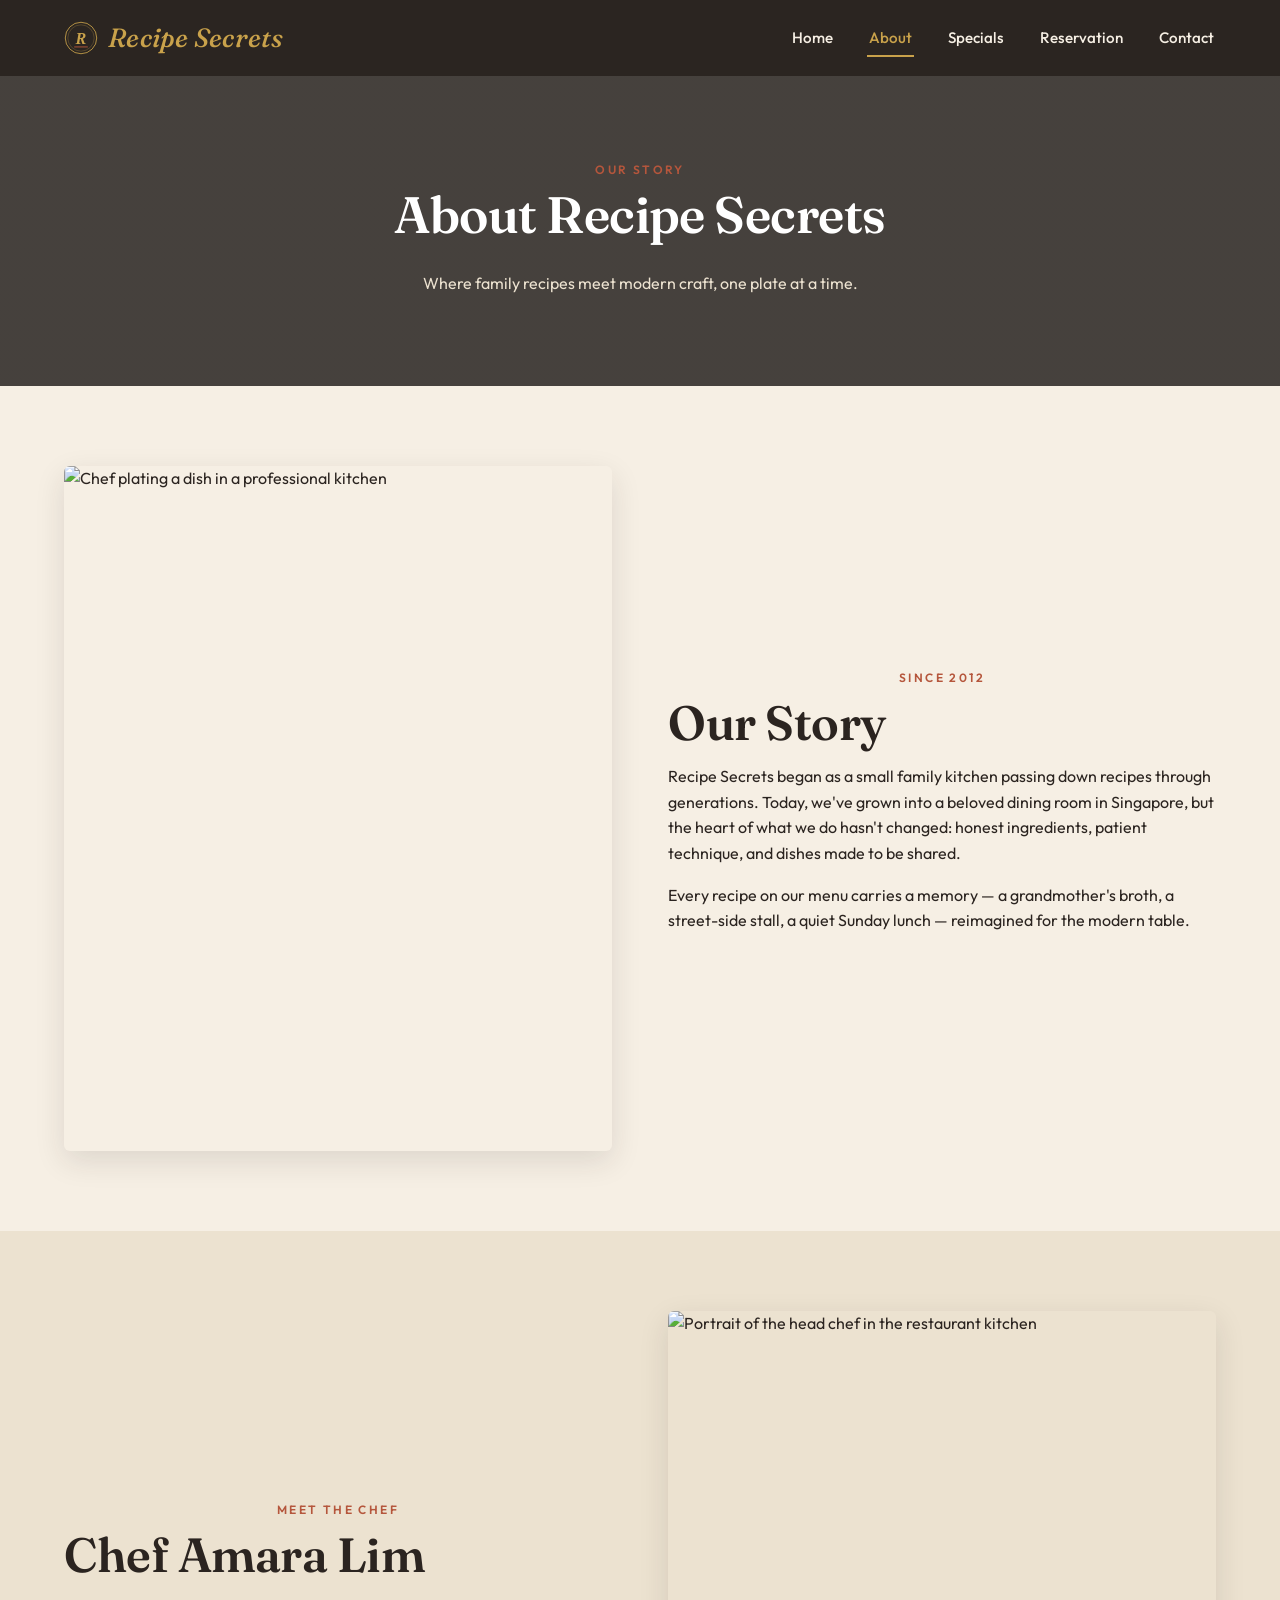
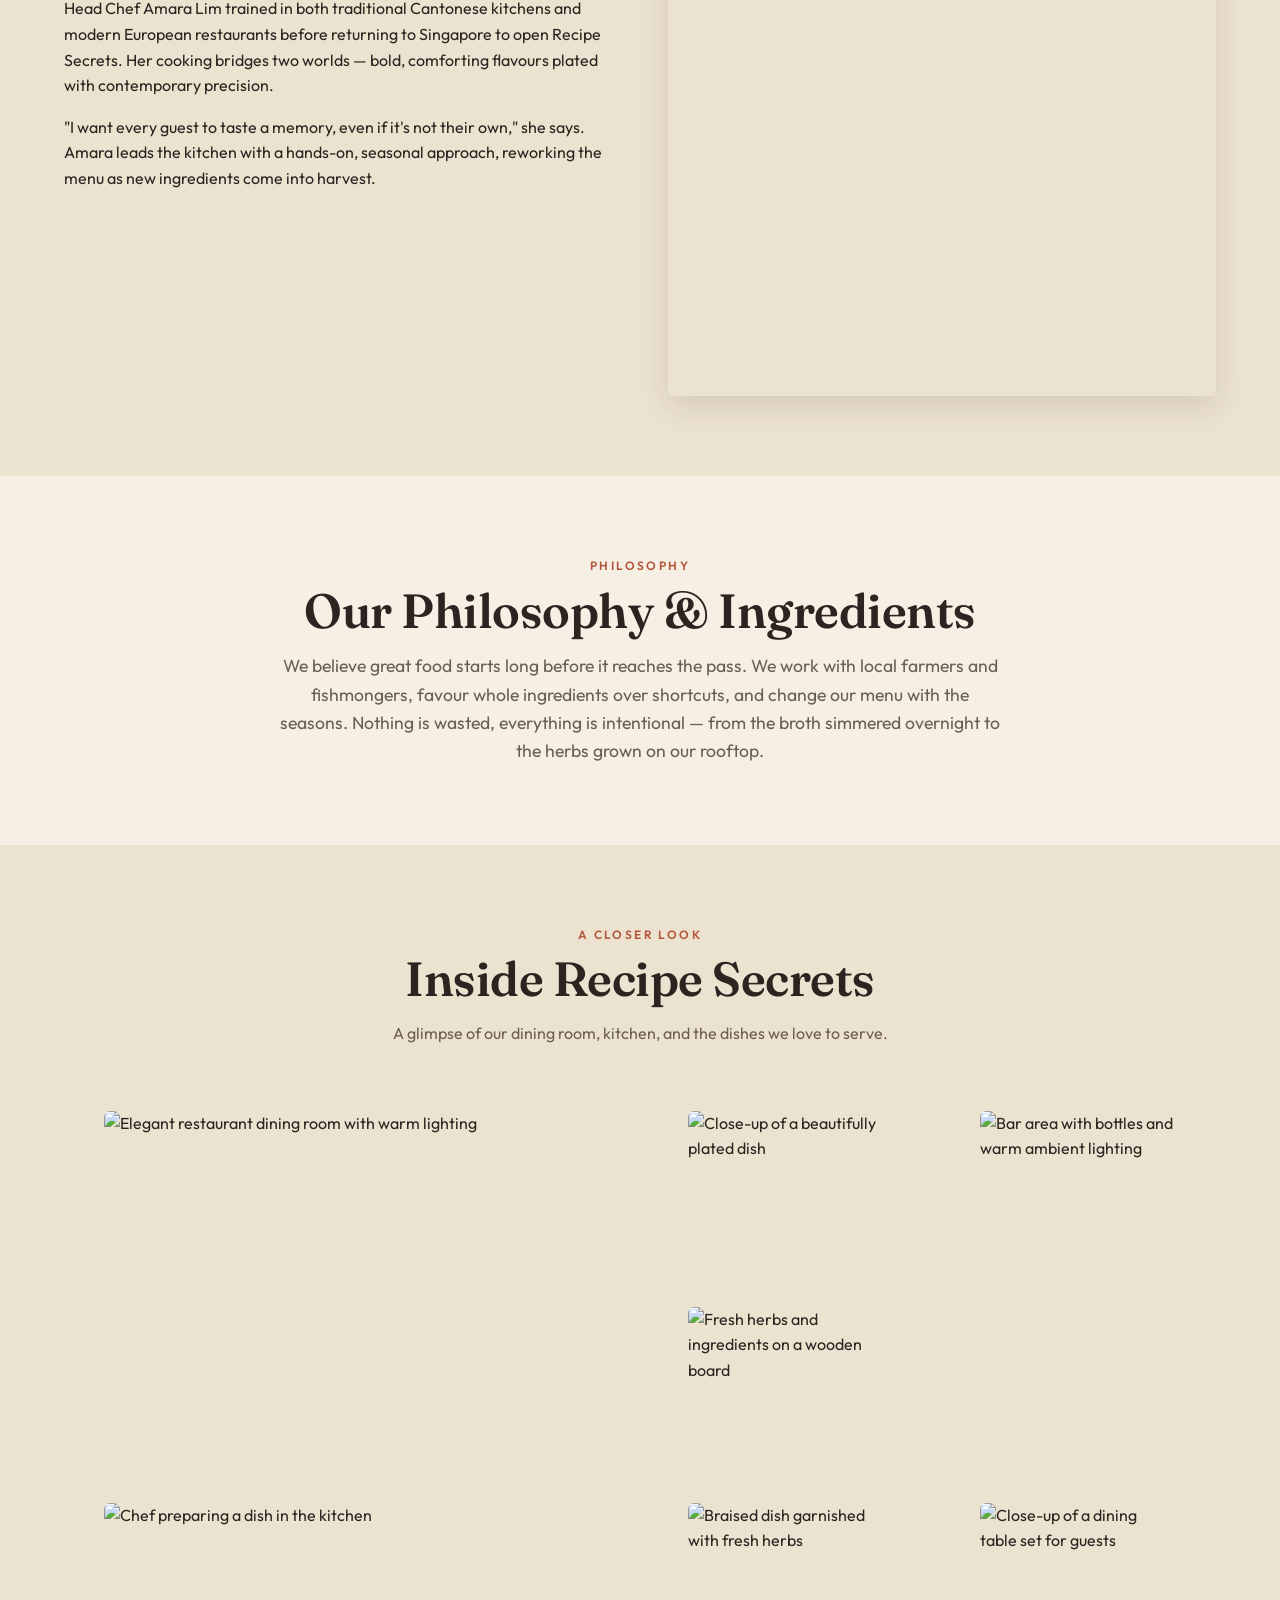
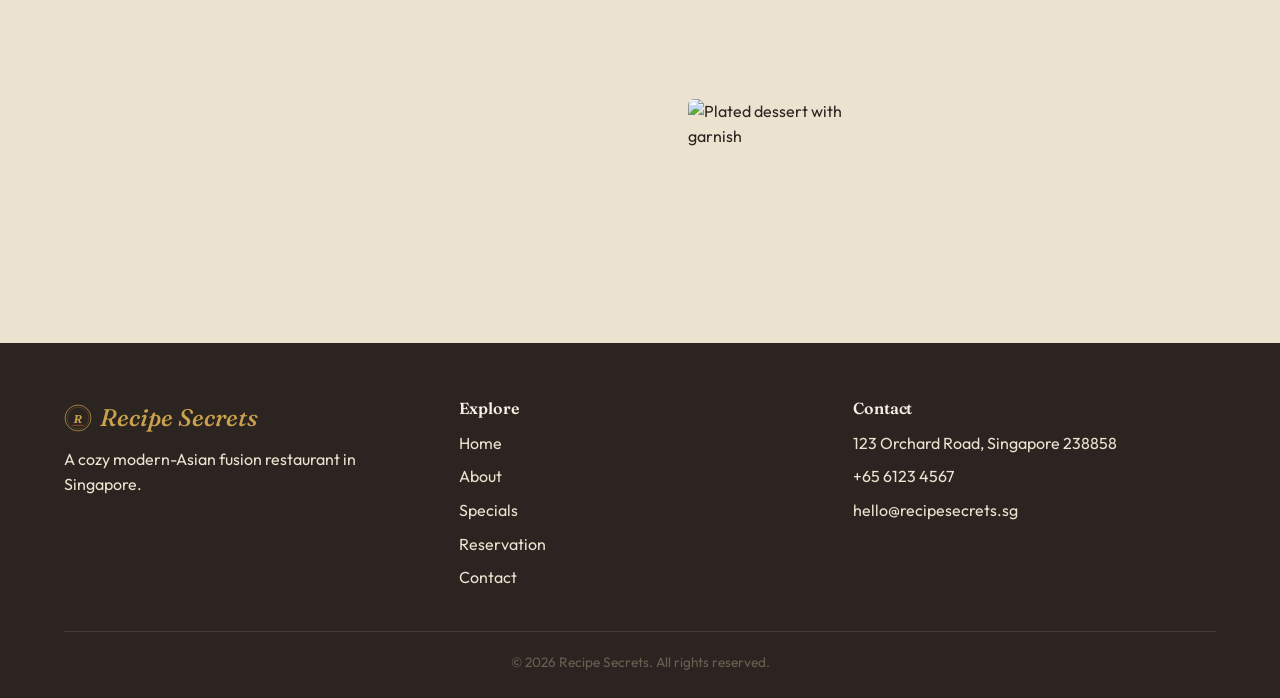
==== commit a7eea54f: "Update typography to Fraunces + Outfit for more character Replaces Playfair Display/Inter with Fraun" ====
--- a/about.html
+++ b/about.html
@@ -8,7 +8,7 @@
   <link rel="icon" type="image/svg+xml" href="favicon.svg" />
   <link rel="preconnect" href="https://fonts.googleapis.com" />
   <link rel="preconnect" href="https://fonts.gstatic.com" crossorigin />
-  <link href="https://fonts.googleapis.com/css2?family=Playfair+Display:wght@500;600;700&family=Inter:wght@400;500;600;700&display=swap" rel="stylesheet" />
+  <link href="https://fonts.googleapis.com/css2?family=Fraunces:ital,opsz,wght@0,9..144,400;0,9..144,500;0,9..144,600;0,9..144,700;1,9..144,500;1,9..144,600&family=Outfit:wght@400;500;600;700&display=swap" rel="stylesheet" />
   <link rel="stylesheet" href="css/styles.css" />
 </head>
 <body>
--- a/css/styles.css
+++ b/css/styles.css
@@ -15,8 +15,8 @@
   --color-text-muted: #6b5f54;
 
   /* Typography */
-  --font-heading: 'Playfair Display', Georgia, serif;
-  --font-body: 'Inter', -apple-system, BlinkMacSystemFont, 'Segoe UI', sans-serif;
+  --font-heading: 'Fraunces', Georgia, serif;
+  --font-body: 'Outfit', -apple-system, BlinkMacSystemFont, 'Segoe UI', sans-serif;
 
   /* Layout */
   --header-height: 76px;
@@ -64,8 +64,10 @@
 
 h1, h2, h3, h4 {
   font-family: var(--font-heading);
+  font-weight: 600;
   color: var(--color-charcoal);
-  line-height: 1.2;
+  line-height: 1.15;
+  letter-spacing: -0.01em;
   margin: 0 0 0.5em;
 }
 
@@ -85,7 +87,7 @@
 
 .section-title {
   text-align: center;
-  font-size: clamp(1.8rem, 4vw, 2.6rem);
+  font-size: clamp(2rem, 4.5vw, 3rem);
   margin-bottom: 0.3em;
 }
 
@@ -186,9 +188,11 @@
   align-items: center;
   gap: 10px;
   font-family: var(--font-heading);
-  font-size: 1.5rem;
+  font-size: 1.65rem;
+  font-style: italic;
+  font-weight: 500;
   color: var(--color-cream);
-  letter-spacing: 0.03em;
+  letter-spacing: 0.01em;
   transition: transform var(--transition);
 }
 
@@ -313,7 +317,9 @@
 }
 
 .hero-content h1 {
-  font-size: clamp(2.4rem, 6vw, 4.2rem);
+  font-size: clamp(2.8rem, 7.5vw, 5.4rem);
+  font-style: italic;
+  font-weight: 500;
   color: var(--color-white);
   margin-bottom: 0.3em;
 }
@@ -739,7 +745,9 @@
   align-items: center;
   gap: 8px;
   font-family: var(--font-heading);
-  font-size: 1.4rem;
+  font-size: 1.5rem;
+  font-style: italic;
+  font-weight: 500;
   color: var(--color-cream);
   margin-bottom: 10px;
 }
